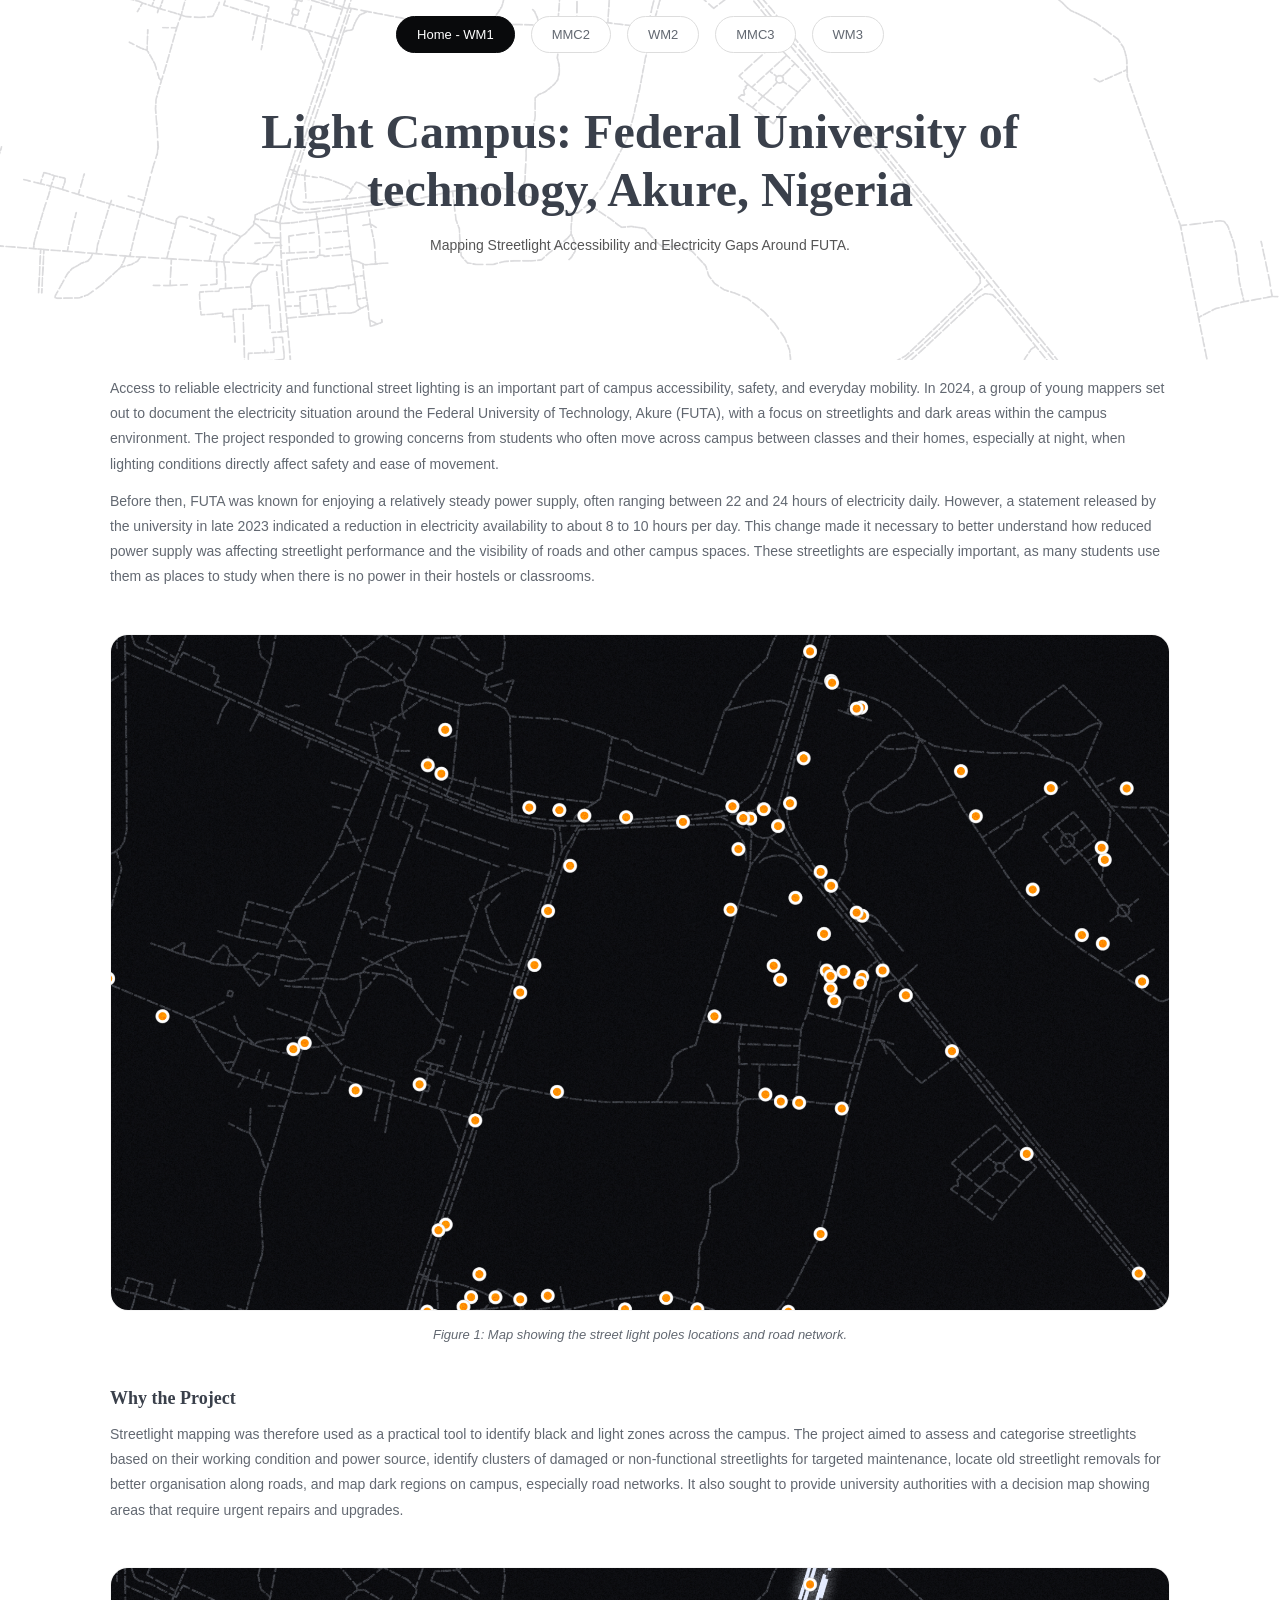
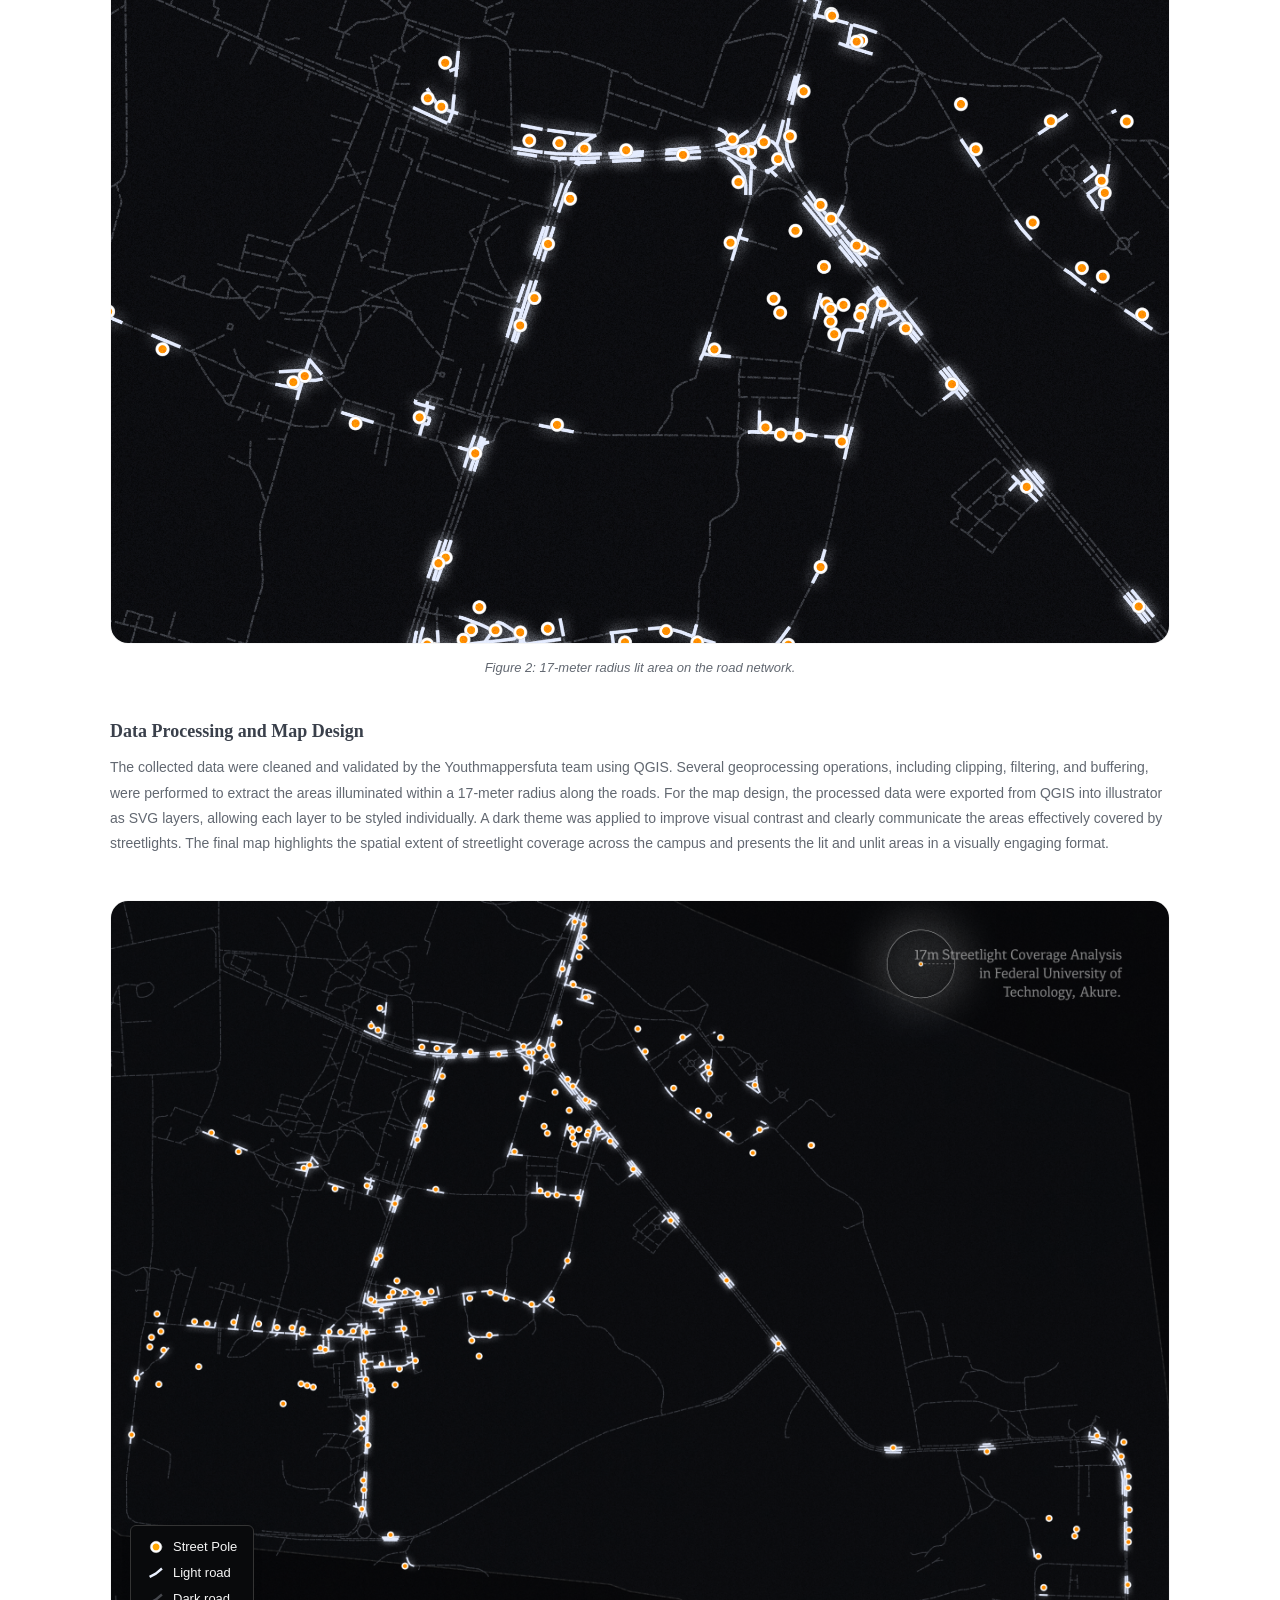
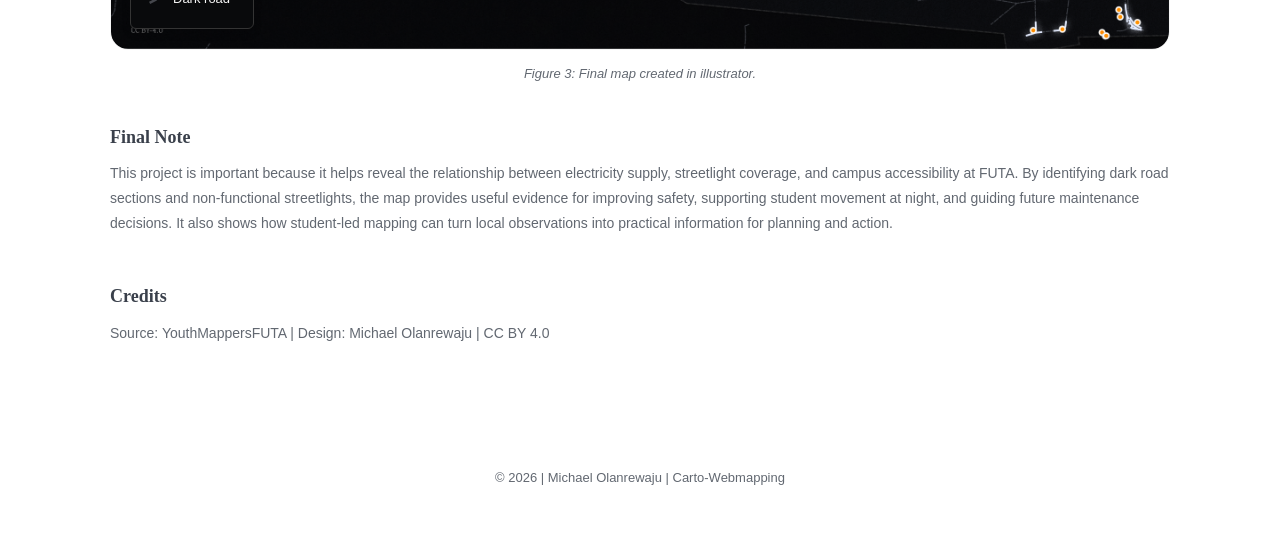
==== index.html @ ae237bd3 "Carto webmapping project, including html, css." ====
<!doctype html>
<html>

<head>
    <meta charset="utf-8" />
    <meta name="viewport" content="width=device-width, initial-scale=1.0" />
    <title>Carto-Webmapping</title>
    <link rel="stylesheet" href="style.css" />
    <link rel="icon" type="image/jpg" href="image/Favicon.png" />
</head>

<body>
    <header>
        <nav class="navigation">
            <!--the navigation does not have to be in the header, it can also be placed somewhere else-->
            <ul>
                <!--the navigation items correspond with the upcomming assignments and you fill the pages progressively-->
                <!--Home - WM1-->
                <li><a href="index.html" class="active">Home - WM1</a></li>
                <!--SVG - MMC2-->
                <li><a href="mmc2.html">MMC2</a></li>
                <!--Static map and Leaflet map - WM2-->
                <li><a href="wm2.html">WM2</a></li>
                <!--Responsive - MMC3-->
                <li><a href="mmc3.html">MMC3</a></li>
                <!--Basemap - WM3-->
                <li><a href="wm3.html">WM3</a></li>
            </ul>
        </nav>
    </header>

    <main>
        <!--Hero section-->
        <section class="hero-index">
            <div class="hero-content">
                <h1>
                    Light Campus: Federal University of technology, Akure, Nigeria
                </h1>
                <p>
                    Mapping Streetlight Accessibility and Electricity Gaps Around FUTA.
                </p>
            </div>
        </section>


        <!--Content sections for introduction text-->
        <section class="content-section">
            <div class="container">
                <p>Access to reliable electricity and functional street lighting is an important part of campus
                    accessibility, safety, and everyday mobility. In 2024, a group of young mappers set out to document
                    the electricity situation around the Federal University of Technology, Akure (FUTA), with a focus on
                    streetlights and dark areas within the campus environment. The project responded to growing concerns
                    from students who often move across campus between classes and their homes, especially at night,
                    when lighting conditions directly affect safety and ease of movement.</p>
                <p>Before then, FUTA was known for enjoying a relatively steady power supply, often ranging between 22
                    and 24 hours of electricity daily. However, a statement released by the university in late 2023
                    indicated a reduction in electricity availability to about 8 to 10 hours per day. This change made
                    it necessary to better understand how reduced power supply was affecting streetlight performance and
                    the visibility of roads and other campus spaces. These streetlights are especially important, as
                    many students use them as places to study when there is no power in their hostels or classrooms.</p>
            </div>
        </section>

        <!--Introduction image section-->
        <section class="content-section">
            <div class="container">
                <figure>
                    <img src="image/map2.jpg"
                        alt="Figure 1: Map showing the street light poles locations and road network.">
                    <figcaption>Figure 1: Map showing the street light poles locations and road network.</figcaption>
                </figure>
            </div>
        </section>

        <!--Why the project section-->
        <section class="content-section">
            <div class="container">
                <h3>Why the Project</h3>
                <p>Streetlight mapping was therefore used as a practical tool to identify black and light zones across
                    the campus. The project aimed to assess and categorise streetlights based on their working condition
                    and power source, identify clusters of damaged or non-functional streetlights for targeted
                    maintenance, locate old streetlight removals for better organisation along roads, and map dark
                    regions on campus, especially road networks. It also sought to provide university authorities with a
                    decision map showing areas that require urgent repairs and upgrades.
                </p>
            </div>
        </section>

        <!--Introduction image section-->
        <section class="content-section">
            <div class="container">
                <figure>
                    <img src="image/map1.jpg" alt="Figure 2: 17-meter radius lit area on the road network.">
                    <figcaption>Figure 2: 17-meter radius lit area on the road network.</figcaption>
                </figure>
            </div>
        </section>

        <!--Data processing and map design section-->
        <section class="content-section">
            <div class="container">
                <h3>Data Processing and Map Design</h3>
                <p>The collected data were cleaned and validated by the Youthmappersfuta team using QGIS. Several
                    geoprocessing operations, including clipping, filtering, and buffering, were performed to extract
                    the areas illuminated within a 17-meter radius along the roads.
                    For the map design, the processed data were exported from QGIS into illustrator as SVG layers, allowing
                    each layer to be styled individually. A dark theme was applied to improve visual contrast and
                    clearly communicate the areas effectively covered by streetlights. The final map highlights the
                    spatial extent of streetlight coverage across the campus and presents the lit and unlit areas in a
                    visually engaging format.
                </p>
            </div>
        </section>


        <!--Map container-->
        <section class="content-section">
            <div class="container">
                <!-- The map container placed inside the legend -->
                <div class="map-container">
                    <figure>
                        <img src="image/StreetLight-FUTA.png" class="styled-map" alt="FUTA Project Image">
                            <figcaption>Figure 3: Final map created in illustrator.
                            </figcaption>  
                    </figure>


                    <!--Legend container -->
                    <div class="map-legend">
                        <div class="legend-item">
                            <img src="image/Pole.svg" class="legend-svg">
                            <span class="label">Street Pole</span>
                        </div>

                        <!-- second legend item -->
                        <div class="legend-item">
                            <img src="image/Light pole.svg" class="legend-svg">
                            <span class="label">Light road</span>
                        </div>
                        <!-- Third legend item -->
                        <div class="legend-item">
                            <img src="image/Dark Pole.svg" class="legend-svg">
                            <span class="label">Dark road</span>
                        </div>
                    </div>

                </div> <!-- End of map-container -->

            </div>
        </section>


        <!--Final Note Section-->
        <section class="content-section">
            <div class="container">
                <h3>Final Note</h3>
                <p>This project is important because it helps reveal the relationship between electricity supply,
                    streetlight coverage, and campus accessibility at FUTA. By identifying dark road sections and
                    non-functional streetlights, the map provides useful evidence for improving safety, supporting
                    student movement at night, and guiding future maintenance decisions. It also shows how student-led
                    mapping can turn local observations into practical information for planning and action.
                </p>
            </div>
        </section>

        <!--Credit section-->
        <section class="content-section">
            <div class="container">
                <h3>Credits</h3>
                <p>Source: YouthMappersFUTA | Design: Michael Olanrewaju | CC BY 4.0 </p>
        </section>
    </main>

    <!--Footer section-->
    <footer>
        <div class="footer-content" <p>&copy; 2026 | Michael Olanrewaju | Carto-Webmapping</p>
        </div>
    </footer>
</body>

</html>
---- style.css ----
/* 1. Global Control Panel */
:root {
  --primary-color: #090A0C;
  --bg-white: #ffffff;
  --bg-subtle: #f6f6f6;
  --text-subtle: #626871;
  --text-dark: #3a404b;
  --text-muted: #555555;
  --border-default: #dddddd;
  
   /* Typeface */
  --font-heading: 'inter', serif;
  --font-body: 'Inter', sans-serif;
  
  /* Global width for all content */
  --max-width: 1100px;
  --nav-gap: 16px;
  --radius-pill: 32px;
}

/* website smooth scroll*/
html {
    scroll-behavior: smooth;
}


* {
  margin: 0;
  padding: 0;
  box-sizing: border-box;
}

/* Global Type*/
h1 {
  font-family: var(--font-heading);
  font-size: 36px;
  line-height: 1.2;
  color: var(--text-dark);
  margin-bottom: 16px;
}

h3 {
  font-family: var(--font-heading);
  font-size: 18px;
  line-height: 1.3;
  color: var(--text-dark);
  margin-bottom: 8px;
}

p {
  font-family: var(--font-body);
  font-size: 14px;
  line-height: 1.6;
  color: var(--text-dark);
  margin-bottom: 12px;
}


/* Global img structure*/
img {
  max-width: 100%; 
  height: auto;    /* Keeps the image from looking squashed */
  display: block;  /* Removes the tiny gap at the bottom of images */
  margin: 0 auto;  /* Centers the image if it's smaller than the container */
  border: 1.5px solid var(--bg-subtle);
  border-radius: 18px;

}



figcaption {
    font-family: var(--font-body);
    text-align: center;
    font-size: 13px;
    color: var(--text-subtle);
    font-style: italic;
    margin-top: 16px; /* 10px space between image and caption */
    margin-bottom: 8px;  /* 8px space before the next paragraph starts */
}

/* Navigation menu for pages */
.navigation {
  width: 100%;
  max-width: var(--max-width);
  padding: 0 20px; /* Essential for mobile view */
  margin-top: 16px;
  display: block;
  margin-left: auto;
  margin-right: auto;
}

/* Global width for all content */ 
.container {
  width: 100%;
  max-width: var(--max-width);
  padding: 0 20px; /* Essential for mobile view */
  display: block;
  margin-left: auto;
  margin-right: auto;
}

/* Header */ 
header {
    position: absolute; 
    top: 0;
    left: 0;
    width: 100%;
    z-index: 10;        /* Ensures nav stays on top of the image */
    background: transparent; 
    justify-content: center;
    display: flex;
}

/* Navigation */
nav {
  padding: 20px 0;
  width: 100%;
}

/* Navigation styling */
nav ul {
  list-style: none;
  display: flex;
  justify-content: center; /* Centers the whole menu */
  gap: var(--nav-gap);
}

nav a {
  font-family: var(--font-body);
  font-weight: 500;
  font-size: 13px;
  text-decoration: none;
  background-color: var(--bg-white);
  color: var(--text-subtle);
  padding: 10px 20px;
  border: 1.5px solid var(--border-default);
  border-radius: var(--radius-pill);
  display: inline-block;
  transition: all 0.2s ease-in-out;
}

/* Navigation button hover state */
nav a:hover {
  border-color: var(--primary-color);
  background-color: var(--bg-subtle);
  color: var(--primary-color);
}

nav a.active {
  background-color: var(--primary-color);
  color: white;
  border-color: var(--primary-color);
}

nav a:active {
  transform: scale(0.96);
}


/* Hero Section */
.hero-index {
  min-height: 40vh;
  display: flex;
  align-items: center; /* Vertical center */
  padding: 60px 0;
  width: 100%;
  background-image: url('image/Road_img.png');
  background-size: 150%;
  background-position: center;
  background-repeat: no-repeat; 
}

.hero-content {
  text-align: center; /* This centers the H1 and P text */
  width: 100%;
  gap: 16px;
  display: flex;
  flex-direction: column;
}

.hero-content h1 {
  font-family: var(--font-heading);
  font-size: 48px;
  font-weight: 700;
  line-height: 1.2;
  margin-bottom: 16px;
  margin: auto;
  max-width: 60%;
  color: var(--text-dark);
}

.hero-content p {
  font-size: 14px;
  color: var(--text-muted);
  max-width: 600px;
  margin: 0 auto; /* Centers the paragraph block */
}


/* Content section page structure*/
.content-section {
    padding: 16px 0; /* Consistent vertical breathing room for all page sections*/
}

/* Global paragraph styling for these sections */
.content-section p {
  line-height: 1.8;          
  max-width: 100%;          
  margin-left: auto;
  margin-right: auto;
  color: var(--text-subtle);
}

.content-section h3 {
  line-height: 1.8;          
  max-width: 100%;         
  margin-left: auto;
  margin-right: auto;
  color: var(--text-dark);
}


/* Map container */
.map-container {
    position: relative;
    width: 100%;
    max-width: 1100px;
    margin: 0 auto;
    border-radius: 18px;
    overflow: hidden;
}

.map-container svg {
    width: 100%;
    height: auto;       
    display: block;    
}

/* Map legend */
.map-legend {
    position: absolute;
    bottom: 60px;
    left: 20px;
    background-color: var(--primary-color);
    padding: 12px 16px;
    border-radius: 6px; 
    border: 1px solid #343434;
    box-shadow: 0 4px 10px rgba(0,0,0,0.1);
    z-index: 5;
    display: flex;
    flex-direction: column;
    align-items: flex-start;
    text-align: left;
}

/* Map legend  item structure*/
.legend-item {
    display: flex;
    align-items: center;    /* Vertically centers icon and text */
    justify-content: flex-start; /* Forces alignment to the left */
    gap: 8px;              
    margin-bottom: 8px; 
}

/*legend label property */
.label {
    font-size: 13px;
    font-family: var(--font-body);
    color: var(--bg-subtle);
    font-weight: 500;    /* Slightly bolder for clarity */
}

/*legend svg */
.legend-svg {
    width: 18px;      
    height: 18px;
    display: block;
    object-fit: contain;
    border-radius: 0;
    border: none;
}
/* End of Map container */

/* Start of SVG Styling  */
/* Boundary Area Styling (Permanent Override) */
#Boundary_Area path {
    fill: #222732;
    stroke: #7d7d7d;
    stroke-width: 3px;
    transition: all 0.3s ease;
    cursor: pointer;
}

#Boundary_Area:hover path {
    fill-opacity: 0.8;
    stroke: var(--bg-white);
    stroke-width: 5px;
}

/* Light Road Styling */
#Lightroad path {
    fill: none;
    stroke: #eaf0ff;
    stroke-width: 5.29px;
    transition: all 0.3s ease;
    cursor: pointer;
}

#Lightroad:hover path {
    stroke-width: 8px;
    filter: blur(6px);
}


/* 17m Buffer Circle Styling */
#_17m_circle circle {
    fill: #0d0f12;
    fill-opacity: 0.2;
    stroke: var(--bg-white);
    stroke-width: 1px;
    cursor: pointer;
}
#_17m_circle circle:hover {
    fill: #0d0f12;
    fill-opacity: 0.4;
    stroke: var(--bg-white);
    stroke-width: 1.5px;
    filter: blur(2px);
}

/*  SVG Text Labels */
#_17m-text {
    fill: var(--bg-white);
    transition: opacity 0.3s ease;
}

#_17m-text:hover {
    opacity: 1;
    fill: var(--bg-white);
}
/* End of SVG Styling */



/* Styling Hand-Coded Legend */
#map-legend text {
    transition: fill 0.3s ease, opacity 0.3s ease;
    font-size: 40px;
    font-family: var(--font-body);
}

/* Change look on hover, overriding SVG attribute */
#map-legend:hover text {
    fill: #ffffff; /* Overrides the #ababab attribute */
    opacity: 1;
}

#map-legend rect:first-child {
    transition: stroke-width 0.3s ease, fill-opacity 0.3s ease;
}

#map-legend:hover rect:first-child {
    stroke-width: 8px; /* Makes the legend border thicker on hover */
    fill-opacity: 0.95;
}
/* End of styling  Hand-Coded Legend */


footer {
    width: 100%;
    background-color: var(--bg-white); 
    color: var(--text-subtle);
    font-size: 13px;
    padding: 16px 0; /* Plenty of space at the bottom */
    margin-top: 80px; 
}

.footer-content {
    font-family: var(--font-body);
    display: flex;
    flex-direction: column; /* Stacks items vertically */
    align-items: center;    /* Centers items horizontally */
    text-align: center;     /* Centers the text inside the items */
    gap: 20px;              
}
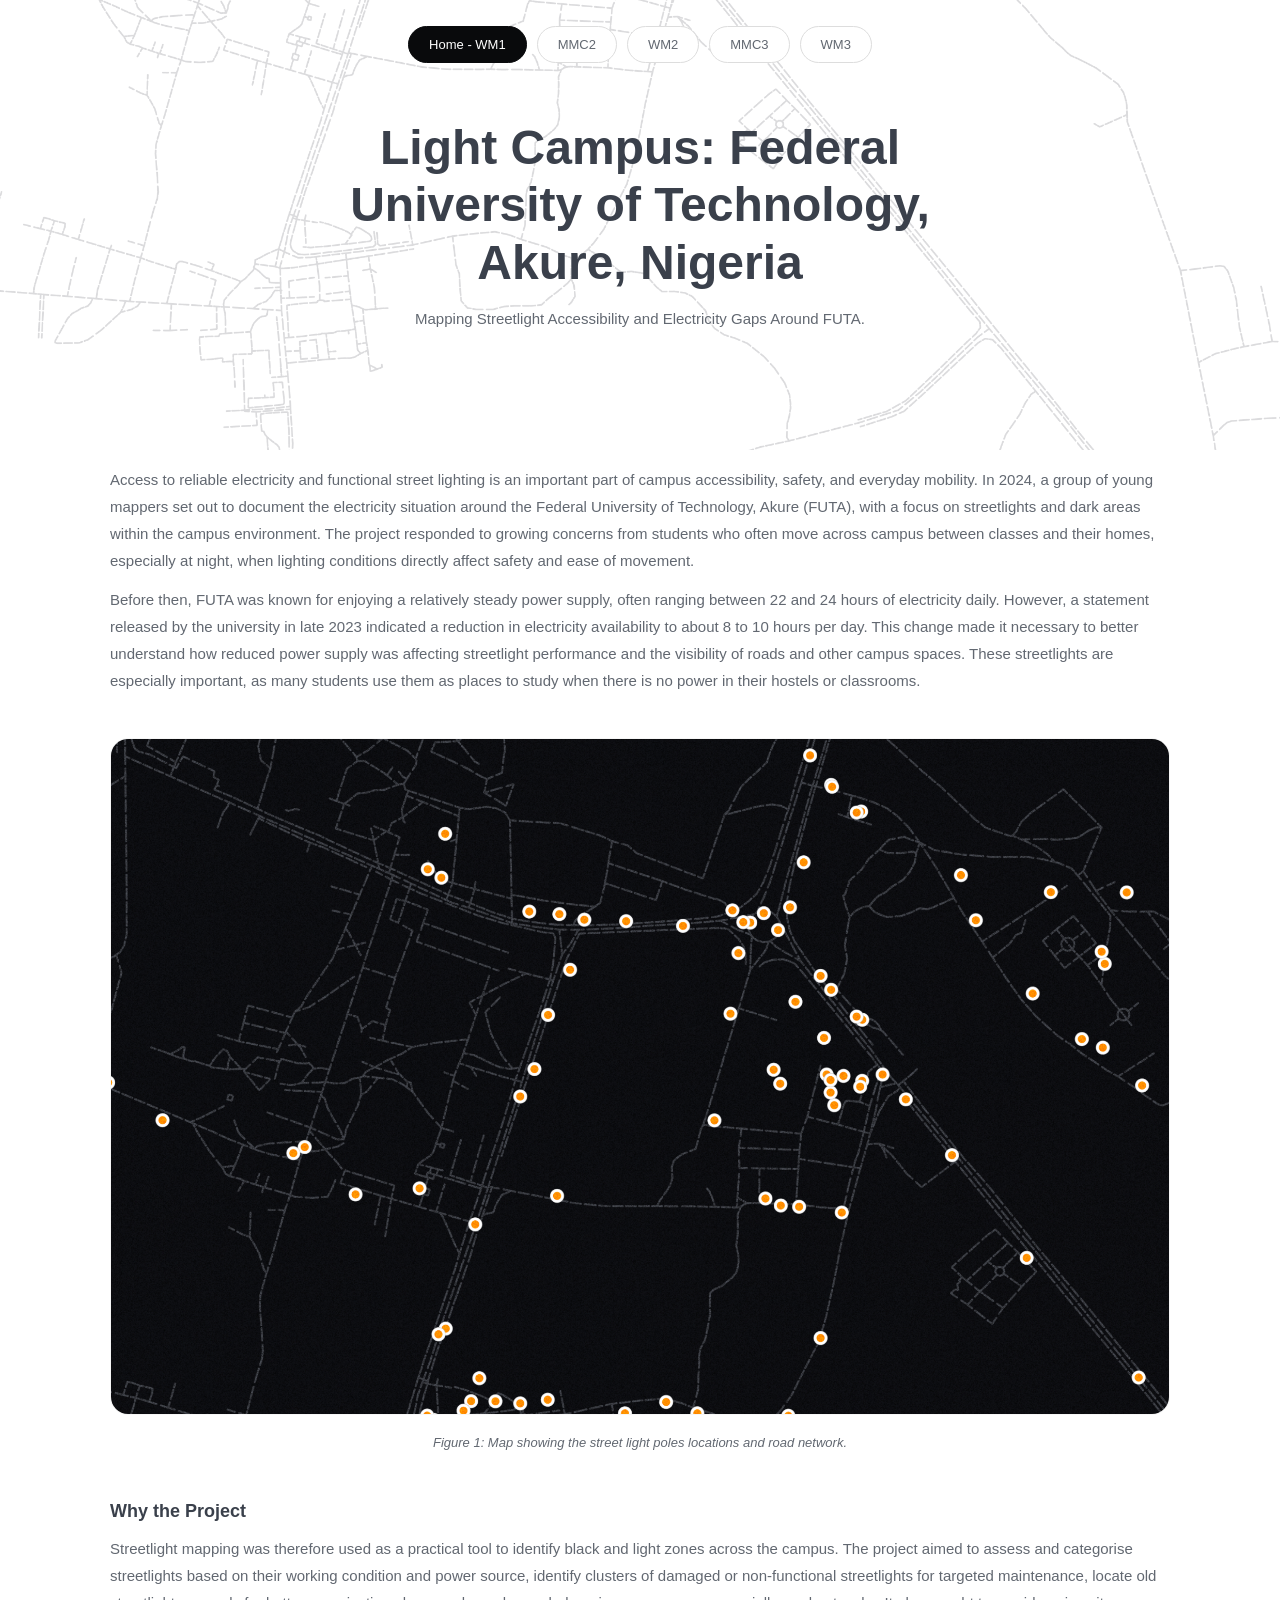
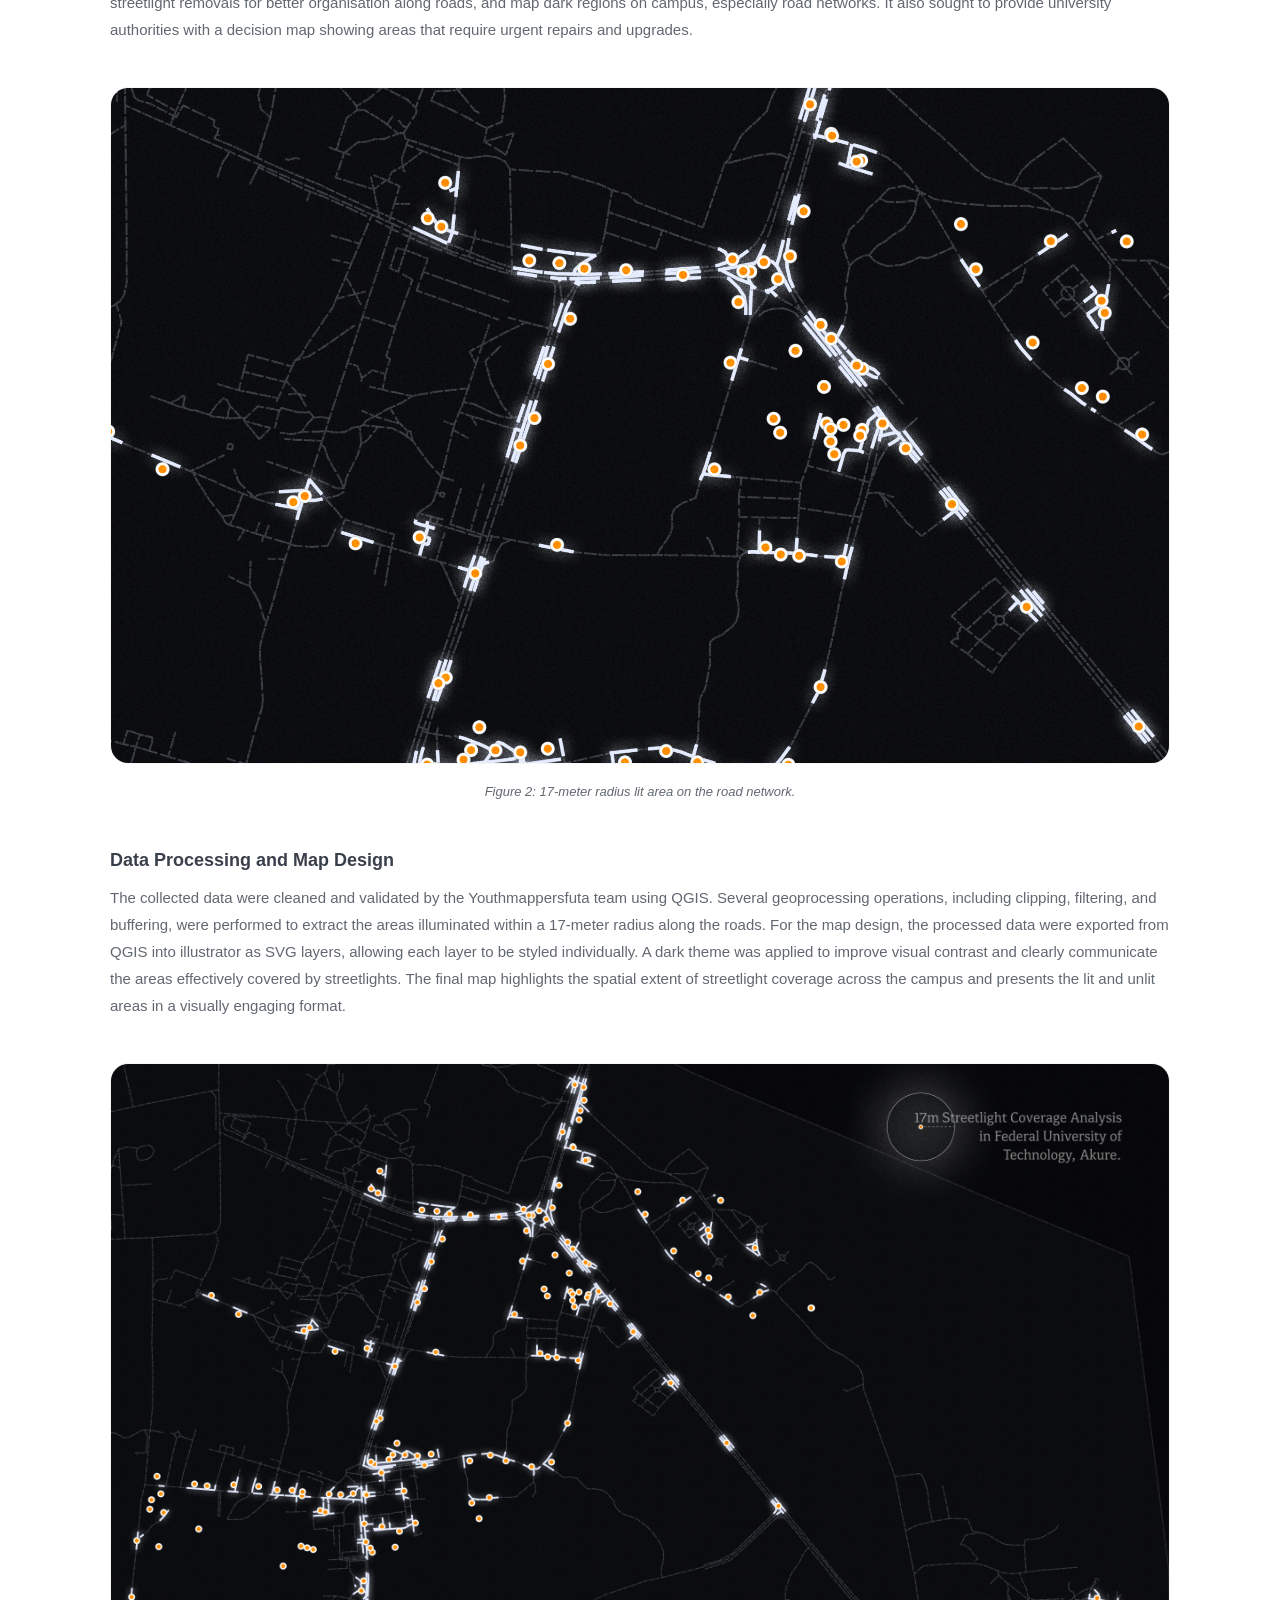
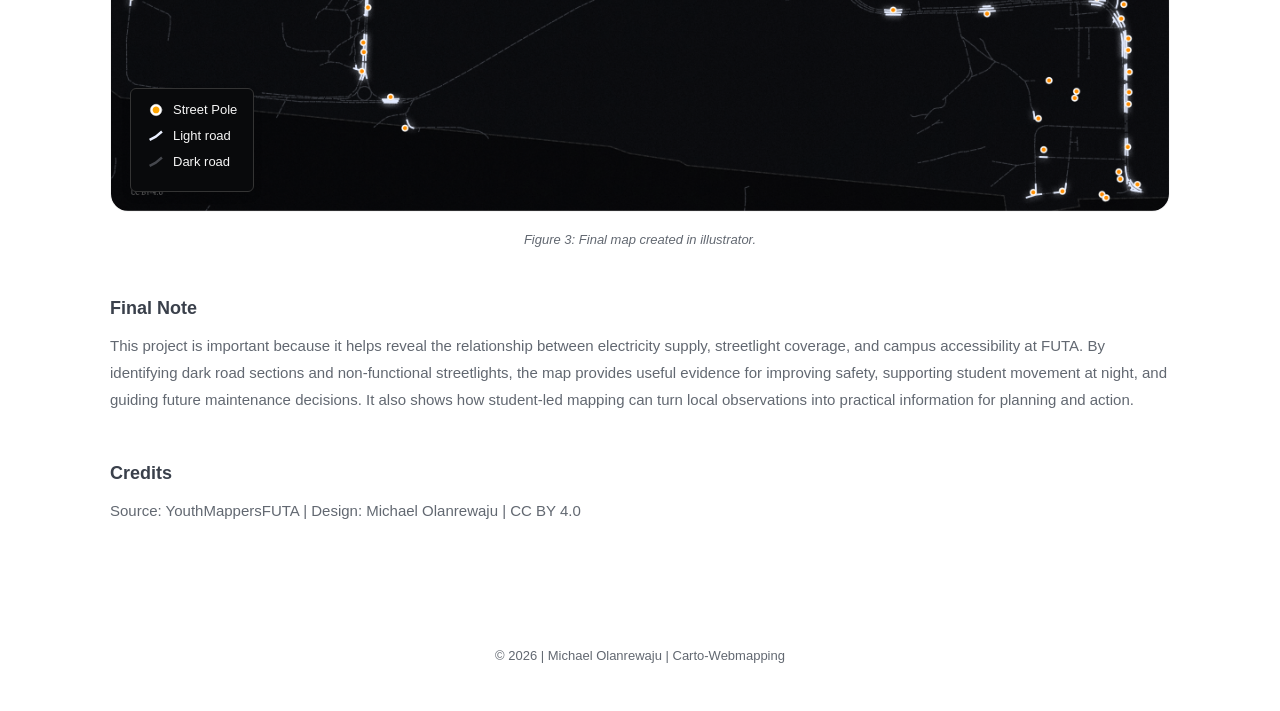
==== commit 190b2da6: "Add new images and styles for map integration - Added mile-12-terminal.png and terminal.png images f" ====
--- a/index.html
+++ b/index.html
@@ -34,7 +34,7 @@
         <section class="hero-index">
             <div class="hero-content">
                 <h1>
-                    Light Campus: Federal University of technology, Akure, Nigeria
+                    Light Campus: Federal University of Technology, Akure, Nigeria
                 </h1>
                 <p>
                     Mapping Streetlight Accessibility and Electricity Gaps Around FUTA.
@@ -103,7 +103,8 @@
                 <p>The collected data were cleaned and validated by the Youthmappersfuta team using QGIS. Several
                     geoprocessing operations, including clipping, filtering, and buffering, were performed to extract
                     the areas illuminated within a 17-meter radius along the roads.
-                    For the map design, the processed data were exported from QGIS into illustrator as SVG layers, allowing
+                    For the map design, the processed data were exported from QGIS into illustrator as SVG layers,
+                    allowing
                     each layer to be styled individually. A dark theme was applied to improve visual contrast and
                     clearly communicate the areas effectively covered by streetlights. The final map highlights the
                     spatial extent of streetlight coverage across the campus and presents the lit and unlit areas in a
@@ -115,36 +116,35 @@
 
         <!--Map container-->
         <section class="content-section">
-            <div class="container">
-                <!-- The map container placed inside the legend -->
-                <div class="map-container">
-                    <figure>
-                        <img src="image/StreetLight-FUTA.png" class="styled-map" alt="FUTA Project Image">
-                            <figcaption>Figure 3: Final map created in illustrator.
-                            </figcaption>  
-                    </figure>
+
+            <!-- The map container placed inside the legend -->
+            <div class="map-container">
+                <figure>
+                    <img src="image/StreetLight-FUTA.png" class="styled-map" alt="FUTA Project Image">
+                    <figcaption>Figure 3: Final map created in illustrator.
+                    </figcaption>
+                </figure>
 
 
-                    <!--Legend container -->
-                    <div class="map-legend">
-                        <div class="legend-item">
-                            <img src="image/Pole.svg" class="legend-svg">
-                            <span class="label">Street Pole</span>
-                        </div>
-
-                        <!-- second legend item -->
-                        <div class="legend-item">
-                            <img src="image/Light pole.svg" class="legend-svg">
-                            <span class="label">Light road</span>
-                        </div>
-                        <!-- Third legend item -->
-                        <div class="legend-item">
-                            <img src="image/Dark Pole.svg" class="legend-svg">
-                            <span class="label">Dark road</span>
-                        </div>
+                <!--Legend container -->
+                <div class="map-legend">
+                    <div class="legend-item">
+                        <img src="image/Pole.svg" class="legend-svg">
+                        <span class="label">Street Pole</span>
                     </div>
 
-                </div> <!-- End of map-container -->
+                    <!-- second legend item -->
+                    <div class="legend-item">
+                        <img src="image/Light pole.svg" class="legend-svg">
+                        <span class="label">Light road</span>
+                    </div>
+                    <!-- Third legend item -->
+                    <div class="legend-item">
+                        <img src="image/Dark Pole.svg" class="legend-svg">
+                        <span class="label">Dark road</span>
+                    </div>
+                </div>
+
 
             </div>
         </section>
--- a/style.css
+++ b/style.css
@@ -1,17 +1,18 @@
 /* 1. Global Control Panel */
 :root {
-  --primary-color: #090A0C;
+  --primary-color: #090a0c;
   --bg-white: #ffffff;
   --bg-subtle: #f6f6f6;
   --text-subtle: #626871;
   --text-dark: #3a404b;
+  --text-dark-subtle: #bec1c5;
   --text-muted: #555555;
   --border-default: #dddddd;
-  
-   /* Typeface */
-  --font-heading: 'inter', serif;
-  --font-body: 'Inter', sans-serif;
-  
+
+  /* Typeface */
+  --font-heading: "inter", sans-serif;
+  --font-body: "Inter", sans-serif;
+
   /* Global width for all content */
   --max-width: 1100px;
   --nav-gap: 16px;
@@ -20,15 +21,21 @@
 
 /* website smooth scroll*/
 html {
-    scroll-behavior: smooth;
-}
-
+  scroll-behavior: smooth;
+}
+
+
+body {
+  overflow-x: hidden;
+  width: 100%;
+}
 
 * {
   margin: 0;
   padding: 0;
   box-sizing: border-box;
 }
+
 
 /* Global Type*/
 h1 {
@@ -47,69 +54,69 @@
   margin-bottom: 8px;
 }
 
+h4 {
+  font-family: var(--font-heading);
+  font-size: 15px;
+  line-height: 1.3;
+  color: var(--text-dark);
+  margin-bottom: 2px;
+}
+
 p {
   font-family: var(--font-body);
-  font-size: 14px;
+  font-size: 15px;
   line-height: 1.6;
   color: var(--text-dark);
   margin-bottom: 12px;
 }
 
-
 /* Global img structure*/
-img {
-  max-width: 100%; 
-  height: auto;    /* Keeps the image from looking squashed */
-  display: block;  /* Removes the tiny gap at the bottom of images */
-  margin: 0 auto;  /* Centers the image if it's smaller than the container */
+figure img {
+  max-width: 100%;
+  height: auto; /* Keeps the image from looking squashed */
+  display: block; /* Removes the tiny gap at the bottom of images */
+  margin: 0 auto;   /* Centers the image if it's smaller than the container */
   border: 1.5px solid var(--bg-subtle);
   border-radius: 18px;
-
-}
-
+}
 
 
 figcaption {
-    font-family: var(--font-body);
-    text-align: center;
-    font-size: 13px;
-    color: var(--text-subtle);
-    font-style: italic;
-    margin-top: 16px; /* 10px space between image and caption */
-    margin-bottom: 8px;  /* 8px space before the next paragraph starts */
-}
+  font-family: var(--font-body);
+  text-align: center;
+  font-size: 13px;
+  color: var(--text-subtle);
+  font-style: italic;
+  margin-top: 16px; /* 16px space between image and caption */
+  margin-bottom: 8px;  /* 8px space before the next paragraph starts */
+  line-height: 1.8;
+}
+
 
 /* Navigation menu for pages */
 .navigation {
   width: 100%;
   max-width: var(--max-width);
   padding: 0 20px; /* Essential for mobile view */
-  margin-top: 16px;
+  margin-top: 16px; 
   display: block;
   margin-left: auto;
   margin-right: auto;
 }
 
-/* Global width for all content */ 
-.container {
-  width: 100%;
-  max-width: var(--max-width);
-  padding: 0 20px; /* Essential for mobile view */
-  display: block;
-  margin-left: auto;
-  margin-right: auto;
-}
-
-/* Header */ 
+
+
+/* Header */
 header {
-    position: absolute; 
-    top: 0;
-    left: 0;
-    width: 100%;
-    z-index: 10;        /* Ensures nav stays on top of the image */
-    background: transparent; 
-    justify-content: center;
-    display: flex;
+  position: absolute;
+  top: 0;
+  left: 0;
+  width: 100%;
+  z-index: 10;
+  /* Ensures nav stays on top of the image */
+  background: transparent;
+  justify-content: center;
+  display: flex;
 }
 
 /* Navigation */
@@ -122,8 +129,12 @@
 nav ul {
   list-style: none;
   display: flex;
-  justify-content: center; /* Centers the whole menu */
-  gap: var(--nav-gap);
+  flex-direction: row;
+  flex-wrap: wrap;
+  justify-content: center;
+  gap: 10px;
+  padding: 10px 0;
+  width: 100%;
 }
 
 nav a {
@@ -156,19 +167,20 @@
 nav a:active {
   transform: scale(0.96);
 }
+/* End of Navigation */
 
 
 /* Hero Section */
 .hero-index {
-  min-height: 40vh;
-  display: flex;
-  align-items: center; /* Vertical center */
-  padding: 60px 0;
-  width: 100%;
-  background-image: url('image/Road_img.png');
+  min-height: 50vh; /* Ensures the hero section takes up 50% of the viewport height */
+  display: flex;
+  align-items: center;
+  padding: 60px 0; 
+  width: 100%;
+  background-image: url("image/Road_img.png");
   background-size: 150%;
   background-position: center;
-  background-repeat: no-repeat; 
+  background-repeat: no-repeat;
 }
 
 .hero-content {
@@ -184,203 +196,494 @@
   font-size: 48px;
   font-weight: 700;
   line-height: 1.2;
-  margin-bottom: 16px;
+  margin-bottom: 24px;
   margin: auto;
-  max-width: 60%;
+  max-width: 50%;
   color: var(--text-dark);
 }
 
 .hero-content p {
-  font-size: 14px;
-  color: var(--text-muted);
+  font-size: 15px;
+  color: var(--text-subtle);
   max-width: 600px;
-  margin: 0 auto; /* Centers the paragraph block */
-}
-
+  margin: 0 auto;
+}
+/* End of Hero Section */
+
+/* Global width for all content */
+.container {
+  width: 100%;
+  max-width: var(--max-width);
+  padding: 0 20px;
+  display: block;
+  margin-left: auto;
+  margin-right: auto;
+} 
 
 /* Content section page structure*/
 .content-section {
-    padding: 16px 0; /* Consistent vertical breathing room for all page sections*/
-}
-
-/* Global paragraph styling for these sections */
+  padding: 16px 0; /* Consistent vertical breathing room for all page sections*/
+}
+
+/* Global paragraph styling for sections */
 .content-section p {
-  line-height: 1.8;          
-  max-width: 100%;          
+  line-height: 1.8;
+  max-width: 100%;
   margin-left: auto;
   margin-right: auto;
   color: var(--text-subtle);
 }
 
 .content-section h3 {
-  line-height: 1.8;          
-  max-width: 100%;         
+  line-height: 1.8;
+  max-width: 100%;
   margin-left: auto;
   margin-right: auto;
   color: var(--text-dark);
 }
+/* End of content section page structure*/
 
 
 /* Map container */
 .map-container {
-    position: relative;
-    width: 100%;
-    max-width: 1100px;
-    margin: 0 auto;
-    border-radius: 18px;
-    overflow: hidden;
+  position: relative;
+  width: 100%;
+  margin: 0 auto;
+  border-radius: 18px;
+  max-width: var(--max-width);
+  display: block;
+  padding: 0 20px;
+}
+
+.map-container figure img {
+  width: 100%;
+  height: auto;
+  display: block;
+  border-radius: 18px;
+  border: 1.5px solid var(--bg-subtle);
+}
+
+#leaflet-map {
+  height: 650px;
+  width: 100%;
+  border-radius: 12px;
+  margin-bottom: 20px;
 }
 
 .map-container svg {
-    width: 100%;
-    height: auto;       
-    display: block;    
+  width: 100%;
+  height: auto;
+  display: block;
+  border-radius: 18px;
 }
 
 /* Map legend */
 .map-legend {
+  position: absolute;
+  bottom: 60px;
+  left: 40px;
+  background-color: var(--primary-color);
+  padding: 12px 16px;
+  border-radius: 6px;
+  border: 1px solid #343434;
+  box-shadow: 0 4px 10px rgba(0, 0, 0, 0.1);
+  z-index: 5;
+  display: flex;
+  flex-direction: column;
+  align-items: flex-start;
+  text-align: left;
+}
+
+.legend {
+  position: absolute;
+  bottom: 60px;
+  right: 40px;
+  background-color: var(--primary-color);
+  padding: 12px 16px;
+  border-radius: 6px;
+  border: 1px solid #343434;
+  box-shadow: 0 4px 10px rgba(0, 0, 0, 0.1);
+  z-index: 5;
+  display: flex;
+  flex-direction: column;
+  align-items: flex-start;
+  text-align: left;
+}
+
+.wm2-legend {
+  position: absolute;
+  bottom: 60px;
+  left: 40px;
+  background-color: var(--bg-white);
+  padding: 12px 16px;
+  border-radius: 6px;
+  border: 1px solid #d7d7d7;
+  box-shadow: 0 4px 10px rgba(0, 0, 0, 0.1);
+  z-index: 5;
+  display: flex;
+  flex-direction: column;
+  align-items: flex-start;
+  text-align: left;
+}
+
+.wm2-label {
+  font-size: 13px;
+  font-family: var(--font-body);
+  color: var(--bg-primary);
+  font-weight: 500;
+  text-align: left;
+  align-items: center;
+  line-height: 1;
+}
+
+.pin-box {
+  position: absolute;
+  z-index: 10;
+  display: inline-block;
+}
+
+/* Tooltip styling */
+.tooltip-text {
+  visibility: hidden;
+  position: absolute;
+  bottom: 100%;
+  left: 50%;
+  transform: translateX(-50%);
+  background: var(--primary-color);
+  color: var(--bg-white);
+  font-family: var(--font-body);
+  padding: 5px 10px;
+  border-radius: 6px;
+  font-size: 12px;
+  white-space: nowrap;
+  opacity: 0;
+  transition: opacity 0.3s;
+  z-index: 11;
+  margin-bottom: 24px;
+}
+
+.rect-container1:hover .tooltip-text {
+  visibility: visible;
+  opacity: 1;
+}
+
+/* Show tooltip on hover */
+.pin-box:hover .tooltip-text {
+  visibility: visible;
+  opacity: 1;
+}
+
+/* Map legend list styling */
+.container ul {
+  padding-left: 20px;
+  margin-bottom: 16px;
+}
+
+/* Map pins */
+.overlay-point {
+  position: absolute;
+  width: 40px;
+  height: 40px;
+  transform: translate(-50%, -50%);
+  cursor: pointer;
+  z-index: 3;
+}
+
+.overlay-point:hover {
+  transition: transform 0.5s ease;
+  transform: translate(-50%, -50%) scale(1.2);
+}
+
+/* Market Area Rectangle */
+.overlay-rect {
+  position: absolute;
+  left: 28%;
+  top: 25%;
+  width: 15%;
+  height: 17%;
+  border: 3px solid #ff7800;
+  background-color: rgba(255, 120, 0, 0.2);
+  z-index: 2;
+}
+
+/* Tooltip for the market area rectangle */
+.overlay-rect:hover .tooltip-text {
+  visibility: visible;
+  opacity: 1;
+  bottom: 10%;
+}
+
+/* Map pin styling */
+.map-pin {
+  width: 18px;
+  height: 18px;
+  display: block;
+  border: none;
+}
+
+/* Map legend  item structure*/
+.legend-item {
+  display: flex;
+  align-items: center;
+  justify-content: flex-start;
+  gap: 8px;
+  margin-bottom: 8px;
+}
+
+
+/*legend label property */
+.label {
+  font-size: 13px;
+  font-family: var(--font-body);
+  color: var(--bg-subtle);
+  font-weight: 500;
+}
+
+/*legend svg */
+.legend-svg {
+  width: 18px;
+  height: 18px;
+  display: block;
+  border: none;
+}
+/* End of Map container */
+
+
+
+/* Start of SVG Styling  */
+/* Boundary Area Styling (Permanent Override) */
+#Boundary_Area path {
+  fill: #222732;
+  stroke: #7d7d7d;
+  stroke-width: 3px;
+  transition: all 0.3s ease;
+  cursor: pointer;
+}
+
+#Boundary_Area:hover path {
+  fill-opacity: 0.8;
+  stroke: var(--bg-white);
+  stroke-width: 5px;
+}
+
+/* Light Road Styling */
+#Lightroad path {
+  fill: none;
+  stroke: #eaf0ff;
+  stroke-width: 5.29px;
+  transition: all 0.3s ease;
+  cursor: pointer;
+}
+
+#Lightroad:hover path {
+  stroke-width: 8px;
+  filter: blur(6px);
+}
+
+/* 17m Buffer Circle Styling */
+#_17m_circle circle {
+  fill: #0d0f12;
+  fill-opacity: 0.2;
+  stroke: var(--bg-white);
+  stroke-width: 1px;
+  cursor: pointer;
+}
+
+#_17m_circle circle:hover {
+  fill: #0d0f12;
+  fill-opacity: 0.4;
+  stroke: var(--bg-white);
+  stroke-width: 1.5px;
+  filter: blur(2px);
+}
+
+/*  SVG Text Labels */
+#_17m-text {
+  fill: var(--bg-white);
+  transition: opacity 0.3s ease;
+}
+
+#_17m-text:hover {
+  opacity: 1;
+  fill: var(--bg-white);
+}
+
+/* End of SVG Styling */
+
+/* Styling Hand-Coded Legend */
+#map-legend text {
+  transition:
+    fill 0.3s ease,
+    opacity 0.3s ease;
+  font-size: 40px;
+  font-family: var(--font-body);
+}
+
+/* Change look on hover, overriding SVG attribute */
+#map-legend:hover text {
+  fill: #ffffff; /* Overrides the #ababab attribute */
+  opacity: 1;
+}
+
+#map-legend rect:first-child {
+  transition:
+    stroke-width 0.3s ease,
+    fill-opacity 0.3s ease;
+}
+
+#map-legend:hover rect:first-child {
+  stroke-width: 8px; /* Makes the legend border thicker on hover */
+  fill-opacity: 0.95;
+}
+/* End of styling  Hand-Coded Legend */
+
+
+
+/* Responsive Design - Tablet & Mobile */
+@media (max-width: 992px) {
+  h1 {
+    font-size: 38px;
+  }
+
+  .hero-content h1 {
+    max-width: 80%;
+  }
+}
+
+@media (max-width: 768px) {
+
+  /* Navigation */
+  nav ul {
+    list-style: none;
+    display: flex;
+    flex-direction: row; /* Keep them side-by-side */
+    flex-wrap: wrap; /* Allows items to drop to next line */
+    justify-content: center;
+    gap: 10px; /* Space between the buttons */
+    padding: 10px 0;
+    width: 100%;
+  }
+
+  nav a {
+    width: 100%;
+    text-align: auto;
+  }
+
+  /* Hero Section */
+  .hero-index {
+    min-height: 60vh;
+    padding: 120px 0 40px;
+    background-size: cover;
+  }
+
+  .hero-content h1 {
+    font-size: 24px;
+    max-width: 90%;
+  }
+
+  .hero-content p {
+    font-size: 14px;
+    max-width: 90%;
+  }
+
+  /* General Typography */
+  p {
+    font-size: 14px;
+    line-height: 1.7;
+  }
+
+  h3 {
+    font-size: 17px;
+  }
+
+  /* Container Spacing */
+  .navigation {
+    padding: 0 16px;
+  }
+
+  /* Map Pins */
+  .overlay-point {
+    width: 28px;
+    height: 28px;
+  }
+
+  /* Tooltip */
+  .tooltip-text {
+    font-size: 11px;
+    padding: 4px 8px;
+  }
+
+  /* Market Area Rectangle */
+  .overlay-rect {
+    border-width: 2px;
+  }
+
+  /* Mobile Legend */
+  .wm2-legend {
     position: absolute;
-    bottom: 60px;
-    left: 20px;
-    background-color: var(--primary-color);
-    padding: 12px 16px;
-    border-radius: 6px; 
-    border: 1px solid #343434;
-    box-shadow: 0 4px 10px rgba(0,0,0,0.1);
-    z-index: 5;
+    top: 12px;
+    right: 30px;
+    left: auto;
+    bottom: auto;
     display: flex;
     flex-direction: column;
     align-items: flex-start;
-    text-align: left;
-}
-
-/* Map legend  item structure*/
-.legend-item {
+    justify-content: flex-start;
+    gap: 10px;
+    padding: 10px 12px;
+    border-radius: 10px;
+    flex-wrap: wrap;
+    z-index: 20;
+  }
+
+  /* Legend Items */
+  .legend-item {
     display: flex;
-    align-items: center;    /* Vertically centers icon and text */
-    justify-content: flex-start; /* Forces alignment to the left */
-    gap: 8px;              
-    margin-bottom: 8px; 
-}
-
-/*legend label property */
-.label {
-    font-size: 13px;
-    font-family: var(--font-body);
-    color: var(--bg-subtle);
-    font-weight: 500;    /* Slightly bolder for clarity */
-}
-
-/*legend svg */
-.legend-svg {
-    width: 18px;      
-    height: 18px;
-    display: block;
-    object-fit: contain;
-    border-radius: 0;
-    border: none;
-}
-/* End of Map container */
-
-/* Start of SVG Styling  */
-/* Boundary Area Styling (Permanent Override) */
-#Boundary_Area path {
-    fill: #222732;
-    stroke: #7d7d7d;
-    stroke-width: 3px;
-    transition: all 0.3s ease;
-    cursor: pointer;
-}
-
-#Boundary_Area:hover path {
-    fill-opacity: 0.8;
-    stroke: var(--bg-white);
-    stroke-width: 5px;
-}
-
-/* Light Road Styling */
-#Lightroad path {
-    fill: none;
-    stroke: #eaf0ff;
-    stroke-width: 5.29px;
-    transition: all 0.3s ease;
-    cursor: pointer;
-}
-
-#Lightroad:hover path {
-    stroke-width: 8px;
-    filter: blur(6px);
-}
-
-
-/* 17m Buffer Circle Styling */
-#_17m_circle circle {
-    fill: #0d0f12;
-    fill-opacity: 0.2;
-    stroke: var(--bg-white);
-    stroke-width: 1px;
-    cursor: pointer;
-}
-#_17m_circle circle:hover {
-    fill: #0d0f12;
-    fill-opacity: 0.4;
-    stroke: var(--bg-white);
-    stroke-width: 1.5px;
-    filter: blur(2px);
-}
-
-/*  SVG Text Labels */
-#_17m-text {
-    fill: var(--bg-white);
-    transition: opacity 0.3s ease;
-}
-
-#_17m-text:hover {
-    opacity: 1;
-    fill: var(--bg-white);
-}
-/* End of SVG Styling */
-
-
-
-/* Styling Hand-Coded Legend */
-#map-legend text {
-    transition: fill 0.3s ease, opacity 0.3s ease;
-    font-size: 40px;
-    font-family: var(--font-body);
-}
-
-/* Change look on hover, overriding SVG attribute */
-#map-legend:hover text {
-    fill: #ffffff; /* Overrides the #ababab attribute */
-    opacity: 1;
-}
-
-#map-legend rect:first-child {
-    transition: stroke-width 0.3s ease, fill-opacity 0.3s ease;
-}
-
-#map-legend:hover rect:first-child {
-    stroke-width: 8px; /* Makes the legend border thicker on hover */
-    fill-opacity: 0.95;
-}
-/* End of styling  Hand-Coded Legend */
-
-
+    align-items: center;
+    gap: 6px;
+    margin-bottom: 0;
+    justify-content: flex-start;
+  }
+
+  /* Legend Labels */
+  .wm2-label {
+    font-size: 11px;
+    white-space: nowrap;
+  }
+
+  /* Legend Icons */
+  .map-pin,
+  .legend-svg {
+    width: 14px;
+    height: 14px;
+  }
+
+  /* Footer */
+  footer {
+    margin-top: 40px;
+  }
+}
+
+
+/* Footer styling */ 
 footer {
-    width: 100%;
-    background-color: var(--bg-white); 
-    color: var(--text-subtle);
-    font-size: 13px;
-    padding: 16px 0; /* Plenty of space at the bottom */
-    margin-top: 80px; 
+  width: 100%;
+  background-color: var(--bg-white);
+  color: var(--text-subtle);
+  font-size: 13px;
+  padding: 16px 0;
+  /* Plenty of space at the bottom */
+  margin-top: 80px;
 }
 
 .footer-content {
-    font-family: var(--font-body);
-    display: flex;
-    flex-direction: column; /* Stacks items vertically */
-    align-items: center;    /* Centers items horizontally */
-    text-align: center;     /* Centers the text inside the items */
-    gap: 20px;              
-}
+  font-family: var(--font-body);
+  display: flex;
+  flex-direction: column;
+  /* Stacks items vertically */
+  align-items: center;
+  /* Centers items horizontally */
+  text-align: center;
+  /* Centers the text inside the items */
+  gap: 20px;
+}
